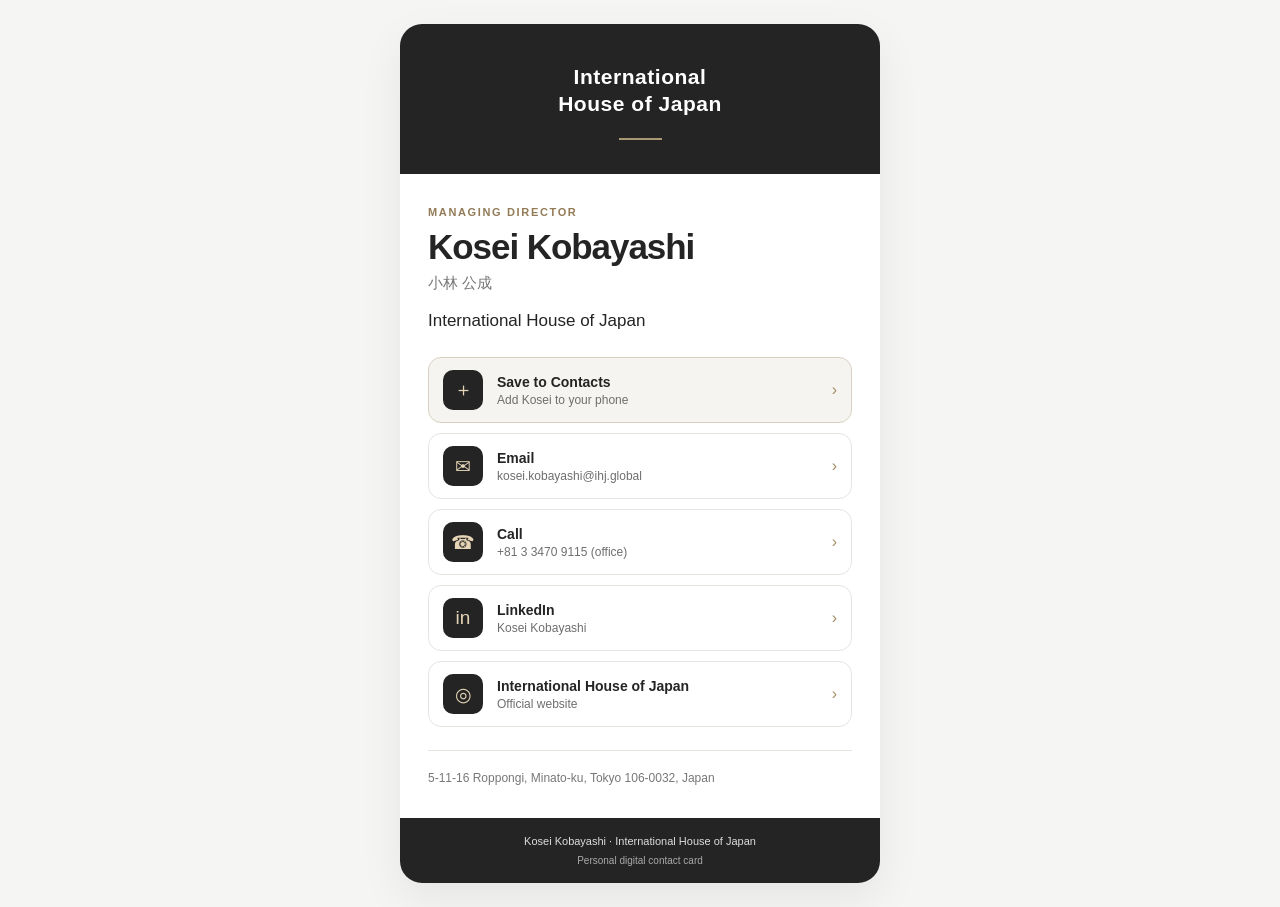
==== ihj/index.html @ df877931 "Add files via upload" ====
<!doctype html><html lang="en"><head><meta charset="utf-8"><meta name="viewport" content="width=device-width,initial-scale=1"><meta name="theme-color" content="#242424"><title>Kosei Kobayashi | International House of Japan</title><style>
:root{--ink:#242424;--gold:#aa9774;--line:#e8e5e0}*{box-sizing:border-box}body{margin:0;background:#f5f5f4;color:var(--ink);font-family:Arial,'Hiragino Kaku Gothic ProN',sans-serif}.wrap{min-height:100svh;display:flex;align-items:center;justify-content:center;padding:24px 14px}.card{width:min(100%,480px);background:white;border-radius:22px;overflow:hidden;box-shadow:0 16px 45px #0001}.top{background:var(--ink);color:white;text-align:center;padding:39px 26px 34px}.org{font-size:21px;font-weight:600;letter-spacing:.025em;line-height:1.3}.top .rule{height:2px;background:var(--gold);width:43px;margin:20px auto 0}.main{padding:32px 28px 30px}.eyebrow{color:#927b56;text-transform:uppercase;font-size:11px;font-weight:700;letter-spacing:.15em}.name{font-size:35px;line-height:1.1;font-weight:600;letter-spacing:-.03em;margin:10px 0 8px}.jp{color:#777;font-size:15px}.role{font-size:17px;margin:18px 0 26px}.links{display:grid;gap:10px}.link{display:flex;align-items:center;gap:14px;border:1px solid var(--line);border-radius:13px;padding:12px 14px;text-decoration:none;color:var(--ink);background:white}.link:first-child{background:#f6f4f0;border-color:#d9d0c1}.symbol{width:40px;height:40px;flex-shrink:0;border-radius:10px;background:var(--ink);color:#e5d5b6;display:grid;place-items:center;font-size:19px}.desc{flex:1;min-width:0}.desc strong{display:block;font-size:14px}.desc small{display:block;color:#6e6e6e;font-size:12px;overflow-wrap:anywhere;margin-top:3px}.arrow{color:#a58e67}.address{font-size:12px;line-height:1.6;color:#777;margin-top:23px;border-top:1px solid var(--line);padding-top:18px}.foot{background:var(--ink);color:#ddd;text-align:center;font-size:11px;padding:17px}.note{font-size:10px;color:#aaa;margin-top:8px}@media(max-width:420px){.wrap{padding:0}.card{min-height:100svh;border-radius:0;box-shadow:none}.main{padding:30px 22px}.name{font-size:32px}}</style></head><body><div class="wrap"><article class="card"><header class="top"><div class="org">International<br>House of Japan</div><div class="rule"></div></header><main class="main"><div class="eyebrow">Managing Director</div><h1 class="name">Kosei Kobayashi</h1><div class="jp" lang="ja">小林 公成</div><div class="role">International House of Japan</div><nav class="links" aria-label="Contact actions"><a class="link" href="kosei-kobayashi-ihj.vcf" download><span class="symbol">＋</span><span class="desc"><strong>Save to Contacts</strong><small>Add Kosei to your phone</small></span><span class="arrow">›</span></a><a class="link" href="mailto:kosei.kobayashi@ihj.global"><span class="symbol">✉</span><span class="desc"><strong>Email</strong><small>kosei.kobayashi@ihj.global</small></span><span class="arrow">›</span></a><a class="link" href="tel:+81334709115"><span class="symbol">☎</span><span class="desc"><strong>Call</strong><small>+81 3 3470 9115 (office)</small></span><span class="arrow">›</span></a><a class="link" href="https://www.linkedin.com/in/kosei-kobayashi-9018a648/" target="_blank" rel="noopener"><span class="symbol">in</span><span class="desc"><strong>LinkedIn</strong><small>Kosei Kobayashi</small></span><span class="arrow">›</span></a><a class="link" href="https://ihj.global/" target="_blank" rel="noopener"><span class="symbol">◎</span><span class="desc"><strong>International House of Japan</strong><small>Official website</small></span><span class="arrow">›</span></a></nav><div class="address">5-11-16 Roppongi, Minato-ku, Tokyo 106-0032, Japan</div></main><footer class="foot">Kosei Kobayashi · International House of Japan<div class="note">Personal digital contact card</div></footer></article></div></body></html>
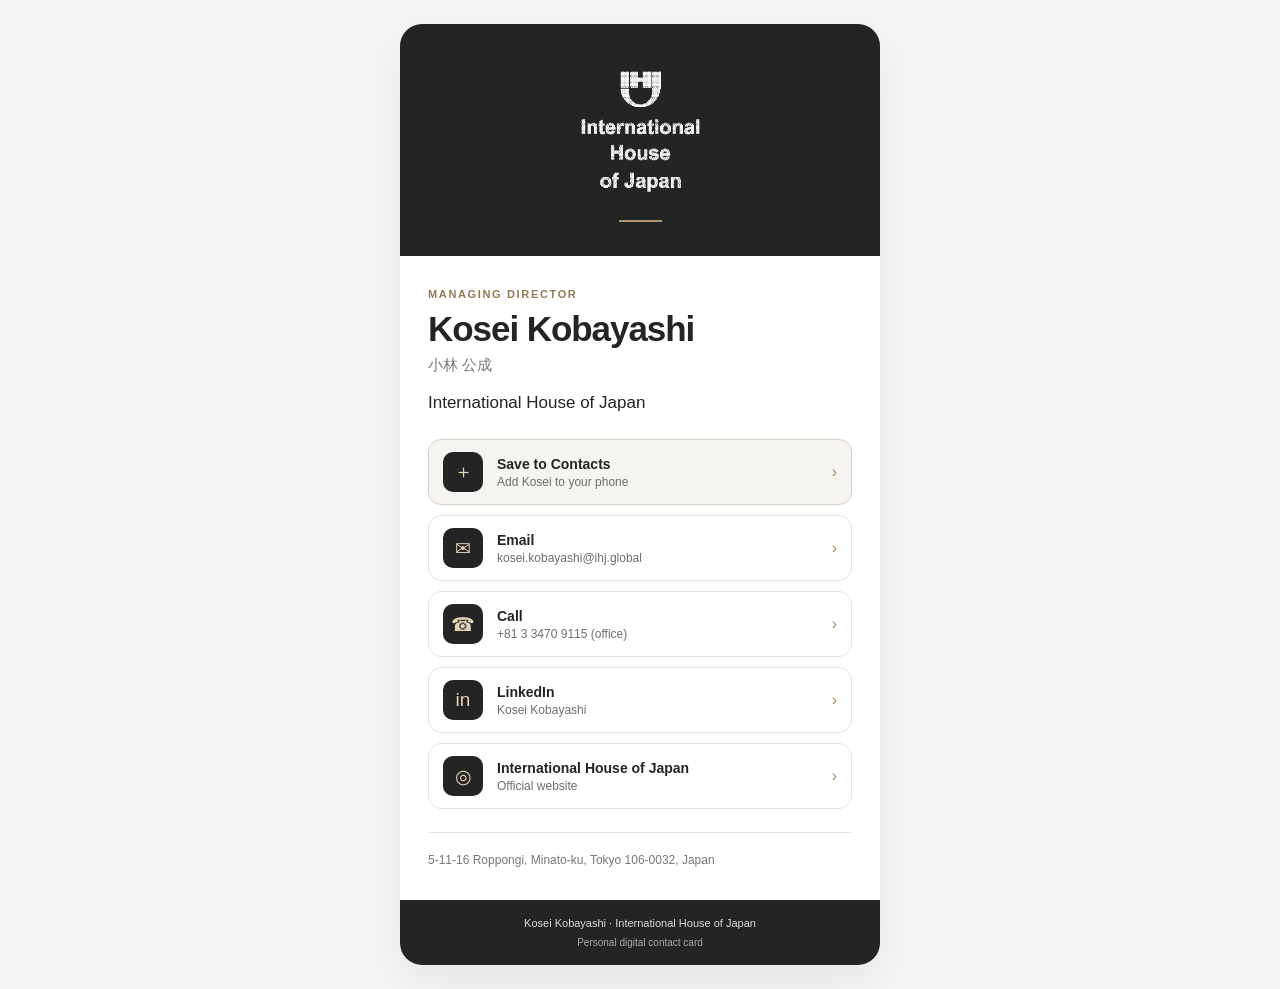
==== commit e02dbd15: "Insert logo image in index.html header Added logo image to the header of the contact card." ====
--- a/ihj/index.html
+++ b/ihj/index.html
@@ -1,2 +1,2 @@
 <!doctype html><html lang="en"><head><meta charset="utf-8"><meta name="viewport" content="width=device-width,initial-scale=1"><meta name="theme-color" content="#242424"><title>Kosei Kobayashi | International House of Japan</title><style>
-:root{--ink:#242424;--gold:#aa9774;--line:#e8e5e0}*{box-sizing:border-box}body{margin:0;background:#f5f5f4;color:var(--ink);font-family:Arial,'Hiragino Kaku Gothic ProN',sans-serif}.wrap{min-height:100svh;display:flex;align-items:center;justify-content:center;padding:24px 14px}.card{width:min(100%,480px);background:white;border-radius:22px;overflow:hidden;box-shadow:0 16px 45px #0001}.top{background:var(--ink);color:white;text-align:center;padding:39px 26px 34px}.org{font-size:21px;font-weight:600;letter-spacing:.025em;line-height:1.3}.top .rule{height:2px;background:var(--gold);width:43px;margin:20px auto 0}.main{padding:32px 28px 30px}.eyebrow{color:#927b56;text-transform:uppercase;font-size:11px;font-weight:700;letter-spacing:.15em}.name{font-size:35px;line-height:1.1;font-weight:600;letter-spacing:-.03em;margin:10px 0 8px}.jp{color:#777;font-size:15px}.role{font-size:17px;margin:18px 0 26px}.links{display:grid;gap:10px}.link{display:flex;align-items:center;gap:14px;border:1px solid var(--line);border-radius:13px;padding:12px 14px;text-decoration:none;color:var(--ink);background:white}.link:first-child{background:#f6f4f0;border-color:#d9d0c1}.symbol{width:40px;height:40px;flex-shrink:0;border-radius:10px;background:var(--ink);color:#e5d5b6;display:grid;place-items:center;font-size:19px}.desc{flex:1;min-width:0}.desc strong{display:block;font-size:14px}.desc small{display:block;color:#6e6e6e;font-size:12px;overflow-wrap:anywhere;margin-top:3px}.arrow{color:#a58e67}.address{font-size:12px;line-height:1.6;color:#777;margin-top:23px;border-top:1px solid var(--line);padding-top:18px}.foot{background:var(--ink);color:#ddd;text-align:center;font-size:11px;padding:17px}.note{font-size:10px;color:#aaa;margin-top:8px}@media(max-width:420px){.wrap{padding:0}.card{min-height:100svh;border-radius:0;box-shadow:none}.main{padding:30px 22px}.name{font-size:32px}}</style></head><body><div class="wrap"><article class="card"><header class="top"><div class="org">International<br>House of Japan</div><div class="rule"></div></header><main class="main"><div class="eyebrow">Managing Director</div><h1 class="name">Kosei Kobayashi</h1><div class="jp" lang="ja">小林 公成</div><div class="role">International House of Japan</div><nav class="links" aria-label="Contact actions"><a class="link" href="kosei-kobayashi-ihj.vcf" download><span class="symbol">＋</span><span class="desc"><strong>Save to Contacts</strong><small>Add Kosei to your phone</small></span><span class="arrow">›</span></a><a class="link" href="mailto:kosei.kobayashi@ihj.global"><span class="symbol">✉</span><span class="desc"><strong>Email</strong><small>kosei.kobayashi@ihj.global</small></span><span class="arrow">›</span></a><a class="link" href="tel:+81334709115"><span class="symbol">☎</span><span class="desc"><strong>Call</strong><small>+81 3 3470 9115 (office)</small></span><span class="arrow">›</span></a><a class="link" href="https://www.linkedin.com/in/kosei-kobayashi-9018a648/" target="_blank" rel="noopener"><span class="symbol">in</span><span class="desc"><strong>LinkedIn</strong><small>Kosei Kobayashi</small></span><span class="arrow">›</span></a><a class="link" href="https://ihj.global/" target="_blank" rel="noopener"><span class="symbol">◎</span><span class="desc"><strong>International House of Japan</strong><small>Official website</small></span><span class="arrow">›</span></a></nav><div class="address">5-11-16 Roppongi, Minato-ku, Tokyo 106-0032, Japan</div></main><footer class="foot">Kosei Kobayashi · International House of Japan<div class="note">Personal digital contact card</div></footer></article></div></body></html>
+:root{--ink:#242424;--gold:#aa9774;--line:#e8e5e0}*{box-sizing:border-box}body{margin:0;background:#f5f5f4;color:var(--ink);font-family:Arial,'Hiragino Kaku Gothic ProN',sans-serif}.wrap{min-height:100svh;display:flex;align-items:center;justify-content:center;padding:24px 14px}.card{width:min(100%,480px);background:white;border-radius:22px;overflow:hidden;box-shadow:0 16px 45px #0001}.top{background:var(--ink);color:white;text-align:center;padding:39px 26px 34px}.org{font-size:21px;font-weight:600;letter-spacing:.025em;line-height:1.3}.top .rule{height:2px;background:var(--gold);width:43px;margin:20px auto 0}.main{padding:32px 28px 30px}.eyebrow{color:#927b56;text-transform:uppercase;font-size:11px;font-weight:700;letter-spacing:.15em}.name{font-size:35px;line-height:1.1;font-weight:600;letter-spacing:-.03em;margin:10px 0 8px}.jp{color:#777;font-size:15px}.role{font-size:17px;margin:18px 0 26px}.links{display:grid;gap:10px}.link{display:flex;align-items:center;gap:14px;border:1px solid var(--line);border-radius:13px;padding:12px 14px;text-decoration:none;color:var(--ink);background:white}.link:first-child{background:#f6f4f0;border-color:#d9d0c1}.symbol{width:40px;height:40px;flex-shrink:0;border-radius:10px;background:var(--ink);color:#e5d5b6;display:grid;place-items:center;font-size:19px}.desc{flex:1;min-width:0}.desc strong{display:block;font-size:14px}.desc small{display:block;color:#6e6e6e;font-size:12px;overflow-wrap:anywhere;margin-top:3px}.arrow{color:#a58e67}.address{font-size:12px;line-height:1.6;color:#777;margin-top:23px;border-top:1px solid var(--line);padding-top:18px}.foot{background:var(--ink);color:#ddd;text-align:center;font-size:11px;padding:17px}.note{font-size:10px;color:#aaa;margin-top:8px}@media(max-width:420px){.wrap{padding:0}.card{min-height:100svh;border-radius:0;box-shadow:none}.main{padding:30px 22px}.name{font-size:32px}}</style></head><body><div class="wrap"><article class="card"><header class="top"><img src="ihj-logo-transparent-white.png" alt="International House of Japan" style="display:block;width:135px;height:auto;margin:0 auto 20px;"><div class="rule"></div></header><main class="main"><div class="eyebrow">Managing Director</div><h1 class="name">Kosei Kobayashi</h1><div class="jp" lang="ja">小林 公成</div><div class="role">International House of Japan</div><nav class="links" aria-label="Contact actions"><a class="link" href="kosei-kobayashi-ihj.vcf" download><span class="symbol">＋</span><span class="desc"><strong>Save to Contacts</strong><small>Add Kosei to your phone</small></span><span class="arrow">›</span></a><a class="link" href="mailto:kosei.kobayashi@ihj.global"><span class="symbol">✉</span><span class="desc"><strong>Email</strong><small>kosei.kobayashi@ihj.global</small></span><span class="arrow">›</span></a><a class="link" href="tel:+81334709115"><span class="symbol">☎</span><span class="desc"><strong>Call</strong><small>+81 3 3470 9115 (office)</small></span><span class="arrow">›</span></a><a class="link" href="https://www.linkedin.com/in/kosei-kobayashi-9018a648/" target="_blank" rel="noopener"><span class="symbol">in</span><span class="desc"><strong>LinkedIn</strong><small>Kosei Kobayashi</small></span><span class="arrow">›</span></a><a class="link" href="https://ihj.global/" target="_blank" rel="noopener"><span class="symbol">◎</span><span class="desc"><strong>International House of Japan</strong><small>Official website</small></span><span class="arrow">›</span></a></nav><div class="address">5-11-16 Roppongi, Minato-ku, Tokyo 106-0032, Japan</div></main><footer class="foot">Kosei Kobayashi · International House of Japan<div class="note">Personal digital contact card</div></footer></article></div></body></html>
